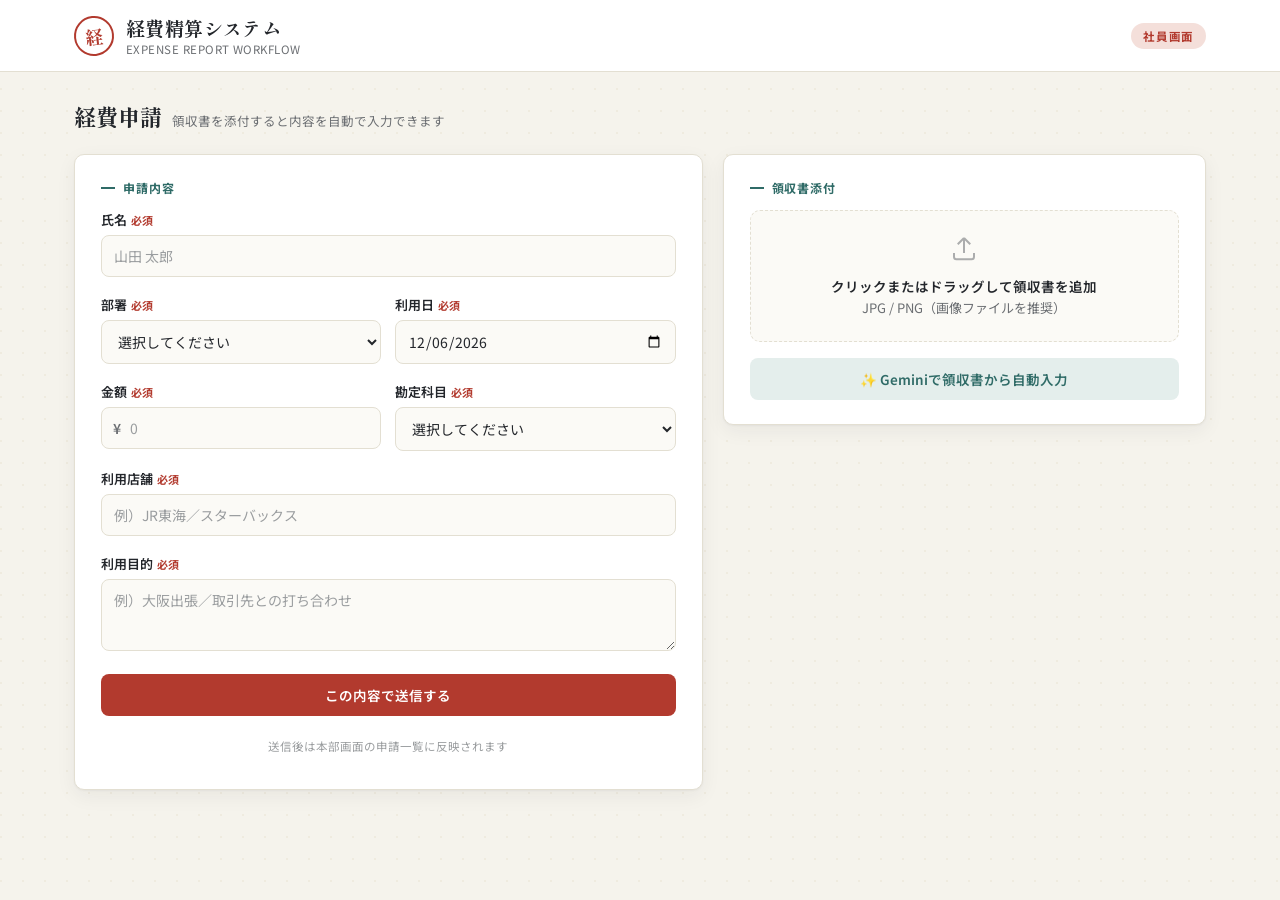
==== employee.html @ 77ad3f79 "Add files via upload" ====
<!DOCTYPE html>
<html lang="ja">

<head>
  <meta charset="UTF-8">
  <meta name="viewport" content="width=device-width, initial-scale=1.0">
  <title>経費申請 | 経費精算システム</title>
  <link rel="preconnect" href="https://fonts.googleapis.com">
  <link
    href="https://fonts.googleapis.com/css2?family=Shippori+Mincho:wght@500;700&family=Noto+Sans+JP:wght@400;500;600;700&display=swap"
    rel="stylesheet">
  <link rel="stylesheet" href="style.css">
</head>

<body>

  <header class="app-header">
    <div class="header-inner">
      <a href="index.html" class="brand">
        <div class="brand-stamp">経</div>
        <div class="brand-text">
          <h1>経費精算システム</h1>
          <p>EXPENSE REPORT WORKFLOW</p>
        </div>
      </a>
      <span class="page-badge">社員画面</span>
    </div>
  </header>

  <main>
    <div class="page-title">
      <h2>経費申請</h2>
      <span>領収書を添付すると内容を自動で入力できます</span>
    </div>

    <div class="employee-grid">
      <!-- left: form -->
      <div class="card card-pad">
        <p class="section-label">申請内容</p>

        <div class="field" id="f-name">
          <label>氏名<span class="req">必須</span></label>
          <input type="text" id="inputName" placeholder="山田 太郎">
          <div class="error-msg">氏名を入力してください。</div>
        </div>

        <div class="row-2">
          <div class="field" id="f-department">
            <label>部署<span class="req">必須</span></label>
            <select id="inputDepartment">
              <option value="">選択してください</option>
              <option>営業部</option>
              <option>総務部</option>
              <option>人事部</option>
              <option>開発部</option>
              <option>マーケティング部</option>
              <option>その他</option>
            </select>
            <div class="error-msg">部署を選択してください。</div>
          </div>
          <div class="field" id="f-date">
            <label>利用日<span class="req">必須</span></label>
            <input type="date" id="inputDate">
            <div class="error-msg">利用日を選択してください。</div>
          </div>
        </div>

        <div class="row-2">
          <div class="field" id="f-amount">
            <label>金額<span class="req">必須</span></label>
            <div class="amount-wrap">
              <span>¥</span>
              <input type="number" id="inputAmount" placeholder="0" min="1" step="1">
            </div>
            <div class="error-msg">正しい金額（1円以上）を入力してください。</div>
          </div>
          <div class="field" id="f-account">
            <label>勘定科目<span class="req">必須</span></label>
            <select id="inputAccount">
              <option value="">選択してください</option>
              <option>交通費</option>
              <option>会議費</option>
              <option>交際費</option>
              <option>消耗品費</option>
              <option>通信費</option>
              <option>宿泊費</option>
              <option>新聞図書費</option>
              <option>会議飲食費</option>
              <option>その他</option>
            </select>
            <div class="error-msg">勘定科目を選択してください。</div>
          </div>
        </div>

        <div class="field" id="f-store">
          <label>利用店舗<span class="req">必須</span></label>
          <input type="text" id="inputStore" placeholder="例）JR東海／スターバックス">
          <div class="error-msg">利用店舗を入力してください。</div>
        </div>

        <div class="field" id="f-purpose">
          <label>利用目的<span class="req">必須</span></label>
          <textarea id="inputPurpose" placeholder="例）大阪出張／取引先との打ち合わせ"></textarea>
          <div class="error-msg">利用目的を入力してください。</div>
        </div>

        <div class="submit-bar">
          <button class="btn btn-primary btn-block" onclick="submitApplication()">この内容で送信する</button>
          <p class="submit-note">送信後は本部画面の申請一覧に反映されます</p>
        </div>
      </div>

      <!-- right: receipt + gemini -->
      <div class="card card-pad">
        <p class="section-label">領収書添付</p>

        <div class="dropzone" id="dropzone" onclick="document.getElementById('receiptInput').click()">
          <svg width="30" height="30" viewBox="0 0 24 24" fill="none" stroke="#6B6E72" stroke-width="1.6">
            <path d="M12 16V4M12 4L7 9M12 4l5 5" />
            <path d="M4 16v3a2 2 0 0 0 2 2h12a2 2 0 0 0 2-2v-3" />
          </svg>
          <p class="main">クリックまたはドラッグして領収書を追加</p>
          <p>JPG / PNG（画像ファイルを推奨）</p>
        </div>
        <input type="file" id="receiptInput" accept="image/*,.pdf">

        <div class="receipt-preview" id="receiptPreview">
          <img id="receiptImg" alt="領収書プレビュー">
          <div class="file-row">
            <span id="receiptFileName"></span>
            <button onclick="clearReceipt()">削除</button>
          </div>
        </div>

        <div class="gemini-block">
          <button class="btn btn-ghost btn-block" id="geminiBtn" onclick="extractReceiptInfo()">
            ✨ Geminiで領収書から自動入力
          </button>
          <div class="gemini-status" id="geminiStatus"></div>
        </div>
      </div>
    </div>
  </main>

  <div class="toast" id="toast"></div>

  <script src="common.js"></script>
  <script>
    // ------------------------------------------------------------
    // Receipt upload
    // ------------------------------------------------------------
    let currentReceipt = null; // { dataUrl, name, mimeType, base64 }

    const dropzone = document.getElementById('dropzone');
    const receiptInput = document.getElementById('receiptInput');

    receiptInput.addEventListener('change', (e) => {
      if (e.target.files && e.target.files[0]) handleReceiptFile(e.target.files[0]);
    });
    ['dragover', 'dragenter'].forEach(ev => {
      dropzone.addEventListener(ev, (e) => { e.preventDefault(); dropzone.classList.add('drag'); });
    });
    ['dragleave', 'drop'].forEach(ev => {
      dropzone.addEventListener(ev, (e) => { e.preventDefault(); dropzone.classList.remove('drag'); });
    });
    dropzone.addEventListener('drop', (e) => {
      if (e.dataTransfer.files && e.dataTransfer.files[0]) handleReceiptFile(e.dataTransfer.files[0]);
    });

    function handleReceiptFile(file) {
      const reader = new FileReader();
      reader.onload = function (e) {
        const dataUrl = e.target.result;
        const base64 = dataUrl.split(',')[1];
        currentReceipt = { dataUrl, name: file.name, mimeType: file.type || 'image/jpeg', base64 };
        const isImage = (file.type || '').startsWith('image/');
        document.getElementById('receiptPreview').classList.add('show');
        document.getElementById('receiptFileName').textContent = file.name;
        const img = document.getElementById('receiptImg');
        if (isImage) {
          img.src = dataUrl;
          img.style.display = 'block';
        } else {
          img.style.display = 'none';
        }
      };
      reader.readAsDataURL(file);
    }

    function clearReceipt() {
      currentReceipt = null;
      receiptInput.value = '';
      document.getElementById('receiptPreview').classList.remove('show');
      document.getElementById('receiptImg').src = '';
    }

    // ------------------------------------------------------------
    // Gemini API — receipt auto-fill
    // ------------------------------------------------------------
    // ------------------------------------------------------------
    // Gemini API — receipt auto-fill (GAS中継版)
    // ------------------------------------------------------------
    async function extractReceiptInfo() {
      const btn = document.getElementById('geminiBtn');

      if (!currentReceipt) {
        setGeminiStatus('先に領収書の画像を添付してください。', 'err');
        return;
      }
      if (!currentReceipt.mimeType.startsWith('image/')) {
        setGeminiStatus('自動入力は画像ファイル（JPG/PNG）のみに対応しています。', 'err');
        return;
      }

      btn.disabled = true;
      setGeminiStatus('領収書を解析しています…', 'loading');

      try {
        // common.jsに定義されたfetchFromGas関数を使用
        const parsed = await fetchFromGas({
          action: "extract",
          mimeType: currentReceipt.mimeType,
          base64: currentReceipt.base64
        });

        if (parsed.date) { document.getElementById('inputDate').value = parsed.date; }
        if (parsed.amount) { document.getElementById('inputAmount').value = parsed.amount; }
        if (parsed.store) { document.getElementById('inputStore').value = parsed.store; }
        if (parsed.purpose) { document.getElementById('inputPurpose').value = parsed.purpose; }
        if (parsed.account) {
          const sel = document.getElementById('inputAccount');
          for (const opt of sel.options) { if (opt.value === parsed.account) { sel.value = parsed.account; break; } }
        }
        setGeminiStatus('領収書の内容を自動入力しました。内容をご確認ください。', 'ok');
      } catch (err) {
        setGeminiStatus('自動入力に失敗しました：' + err.message, 'err');
      } finally {
        btn.disabled = false;
      }
    }

    function setGeminiStatus(msg, type) {
      const el = document.getElementById('geminiStatus');
      el.textContent = msg;
      el.className = 'gemini-status show ' + type;
    }

    // ------------------------------------------------------------
    // Validation + submit
    // ------------------------------------------------------------
    function setFieldError(id, hasError) {
      document.getElementById(id).classList.toggle('error', hasError);
    }

    function validateForm() {
      let valid = true;
      const name = document.getElementById('inputName').value.trim();
      const department = document.getElementById('inputDepartment').value;
      const date = document.getElementById('inputDate').value;
      const amount = document.getElementById('inputAmount').value;
      const account = document.getElementById('inputAccount').value;
      const store = document.getElementById('inputStore').value.trim();
      const purpose = document.getElementById('inputPurpose').value.trim();

      setFieldError('f-name', !name); if (!name) valid = false;
      setFieldError('f-department', !department); if (!department) valid = false;
      setFieldError('f-date', !date); if (!date) valid = false;
      const amountNum = Number(amount);
      const amountBad = !amount || isNaN(amountNum) || amountNum <= 0;
      setFieldError('f-amount', amountBad); if (amountBad) valid = false;
      setFieldError('f-account', !account); if (!account) valid = false;
      setFieldError('f-store', !store); if (!store) valid = false;
      setFieldError('f-purpose', !purpose); if (!purpose) valid = false;

      return valid;
    }

    async function submitApplication() {
      if (!validateForm()) {
        showToast('未入力・不正な項目があります。赤色の項目をご確認ください。', true);
        return;
      }

      const submitBtn = document.getElementById('submitBtn') || document.querySelector('button[onclick="submitApplication()"]');
      if (submitBtn) {
        submitBtn.disabled = true;
        submitBtn.textContent = '送信中…';
      }

      const app = {
        name: document.getElementById('inputName').value.trim(),
        department: document.getElementById('inputDepartment').value,
        date: document.getElementById('inputDate').value,
        amount: Number(document.getElementById('inputAmount').value),
        store: document.getElementById('inputStore').value.trim(),
        purpose: document.getElementById('inputPurpose').value.trim(),
        account: document.getElementById('inputAccount').value,
        receipt: currentReceipt ? currentReceipt.dataUrl : null,
        receiptIsImage: currentReceipt ? currentReceipt.mimeType.startsWith('image/') : false
      };

      try {
        await fetchFromGas({
          action: "add",
          appData: app
        });

        // reset form
        document.getElementById('inputName').value = '';
        document.getElementById('inputDepartment').value = '';
        document.getElementById('inputDate').value = '';
        document.getElementById('inputAmount').value = '';
        document.getElementById('inputAccount').value = '';
        document.getElementById('inputStore').value = '';
        document.getElementById('inputPurpose').value = '';
        clearReceipt();
        setGeminiStatus('', '');
        document.getElementById('geminiStatus').classList.remove('show');
        ['f-name', 'f-department', 'f-date', 'f-amount', 'f-account', 'f-store', 'f-purpose'].forEach(id => setFieldError(id, false));

        showToast('経費申請を送信しました。');
      } catch (e) {
        console.error("申請送信エラー", e);
        showToast('申請の保存に失敗しました：' + e.message, true);
      } finally {
        if (submitBtn) {
          submitBtn.disabled = false;
          submitBtn.textContent = 'この内容で送信する';
        }
        document.getElementById('inputDate').valueAsDate = new Date();
      }
    }

    // init default date to today for convenience
    document.getElementById('inputDate').valueAsDate = new Date();
  </script>

</body>

</html>
---- style.css ----
:root{
  --bg: #F5F3EC;
  --bg-grid: #EFEBDF;
  --surface: #FFFFFF;
  --surface-alt: #FBFAF6;
  --ink: #23262B;
  --ink-soft: #6B6E72;
  --ink-faint: #9A9D9F;
  --border: #E3DFD2;
  --border-soft: #ECE8DB;
  --accent: #B23A2E;
  --accent-dark: #8F2C22;
  --accent-soft: #F4DFDA;
  --teal: #2F6B67;
  --teal-soft: #E4EEEC;
  --success: #2E7D4F;
  --success-bg: #E4F3E9;
  --warning: #A9790A;
  --warning-bg: #FBF0D6;
  --danger: #AE3327;
  --danger-bg: #F8E1DD;
  --radius: 10px;
  --shadow: 0 1px 2px rgba(35,38,43,0.04), 0 6px 20px rgba(35,38,43,0.06);
}
*{ box-sizing:border-box; }
html,body{ margin:0; padding:0; }
body{
  font-family: 'Noto Sans JP', -apple-system, BlinkMacSystemFont, 'Hiragino Kaku Gothic ProN', sans-serif;
  background:
    radial-gradient(circle at 1px 1px, var(--bg-grid) 1px, transparent 0) 0 0/22px 22px,
    var(--bg);
  color: var(--ink);
  min-height:100vh;
  -webkit-font-smoothing:antialiased;
}
a{ color:inherit; text-decoration:none; }

/* ---------- Header ---------- */
header.app-header{
  background: var(--surface);
  border-bottom: 1px solid var(--border);
  position: sticky; top:0; z-index:50;
}
.header-inner{
  max-width: 1180px;
  margin:0 auto;
  padding: 14px 24px;
  display:flex;
  align-items:center;
  gap:16px;
  flex-wrap:wrap;
}
.brand{
  display:flex;
  align-items:center;
  gap:12px;
  margin-right:auto;
}
.brand-stamp{
  width:40px;height:40px;
  border-radius:50%;
  border:2px solid var(--accent);
  color:var(--accent);
  display:flex;align-items:center;justify-content:center;
  font-family:'Shippori Mincho', serif;
  font-weight:700;
  font-size:18px;
  transform:rotate(-6deg);
  flex-shrink:0;
  background: #fff;
}
.brand-text h1{
  font-family:'Shippori Mincho', serif;
  font-size:19px;
  font-weight:700;
  margin:0;
  letter-spacing:.02em;
}
.brand-text p{
  margin:0;
  font-size:11.5px;
  color:var(--ink-soft);
  letter-spacing:.04em;
}
.page-badge{
  font-size:11.5px;
  font-weight:700;
  letter-spacing:.06em;
  color: var(--accent);
  background: var(--accent-soft);
  padding:5px 12px;
  border-radius:999px;
  white-space:nowrap;
}
.nav-link{
  font-size:13px;
  font-weight:600;
  color: var(--teal);
  padding:8px 4px;
  white-space:nowrap;
  display:inline-flex;
  align-items:center;
  gap:5px;
}
.nav-link:hover{ text-decoration:underline; }

/* ---------- Layout ---------- */
main{
  max-width: 1180px;
  margin: 0 auto;
  padding: 28px 24px 80px;
}

.page-title{
  display:flex;
  align-items:baseline;
  gap:10px;
  margin-bottom:22px;
}
.page-title h2{
  font-family:'Shippori Mincho', serif;
  font-size:22px;
  margin:0;
}
.page-title span{
  font-size:12.5px;
  color:var(--ink-soft);
}

.card{
  background: var(--surface);
  border:1px solid var(--border);
  border-radius: var(--radius);
  box-shadow: var(--shadow);
}

/* ---------- Employee screen ---------- */
.employee-grid{
  display:grid;
  grid-template-columns: 1.3fr 1fr;
  gap:20px;
  align-items:start;
}
@media (max-width: 860px){
  .employee-grid{ grid-template-columns: 1fr; }
}
.card-pad{ padding: 24px 26px; }
.section-label{
  font-size:12px;
  font-weight:700;
  color: var(--teal);
  letter-spacing:.08em;
  text-transform:uppercase;
  margin: 0 0 14px;
  display:flex;
  align-items:center;
  gap:8px;
}
.section-label::before{
  content:"";
  width:14px;height:2px;
  background: var(--teal);
  display:inline-block;
}

.field{ margin-bottom:18px; }
.field label{
  display:block;
  font-size:13px;
  font-weight:600;
  margin-bottom:6px;
  color: var(--ink);
}
.field label .req{
  color: var(--accent);
  font-weight:700;
  margin-left:4px;
  font-size:11px;
}
.field input[type="text"],
.field input[type="date"],
.field input[type="number"],
.field select,
.field textarea{
  width:100%;
  padding: 10px 12px;
  font-size:14px;
  font-family:inherit;
  border:1px solid var(--border);
  border-radius:8px;
  background: var(--surface-alt);
  color: var(--ink);
  transition: border-color .15s ease, box-shadow .15s ease;
}
.amount-wrap{ position:relative; }
.amount-wrap span{
  position:absolute;
  left:12px; top:50%; transform:translateY(-50%);
  color:var(--ink-soft);
  font-weight:600;
  font-size:14px;
}
.amount-wrap input{ padding-left:28px !important; }

.field textarea{ resize:vertical; min-height:72px; }
.field input:focus,
.field select:focus,
.field textarea:focus{
  outline:none;
  border-color: var(--teal);
  box-shadow: 0 0 0 3px var(--teal-soft);
}
.field.error input,
.field.error select,
.field.error textarea{
  border-color: var(--danger);
  background: #FEF7F6;
}
.error-msg{
  display:none;
  font-size:12px;
  color: var(--danger);
  margin-top:5px;
}
.field.error .error-msg{ display:block; }

.row-2{
  display:grid;
  grid-template-columns: 1fr 1fr;
  gap:14px;
}
@media (max-width:520px){ .row-2{ grid-template-columns:1fr; } }

/* receipt upload */
.dropzone{
  border: 1.5px dashed var(--border);
  border-radius:10px;
  background: var(--surface-alt);
  padding: 22px 16px;
  text-align:center;
  cursor:pointer;
  transition: border-color .15s ease, background .15s ease;
}
.dropzone:hover, .dropzone.drag{
  border-color: var(--teal);
  background: var(--teal-soft);
}
.dropzone svg{ opacity:.55; margin-bottom:6px; }
.dropzone p{ margin:2px 0; font-size:13px; color: var(--ink-soft); }
.dropzone p.main{ font-weight:600; color: var(--ink); font-size:13.5px; }
#receiptInput{ display:none; }

.receipt-preview{
  margin-top:14px;
  display:none;
}
.receipt-preview.show{ display:block; }
.receipt-preview img{
  width:100%;
  max-height:220px;
  object-fit:contain;
  border-radius:8px;
  border:1px solid var(--border);
  background:#fff;
}
.receipt-preview .file-row{
  display:flex;
  align-items:center;
  justify-content:space-between;
  margin-top:8px;
  font-size:12.5px;
  color: var(--ink-soft);
}
.file-row button{
  background:none; border:none; color:var(--accent);
  font-size:12.5px; font-weight:600; cursor:pointer; padding:0;
}

.btn{
  display:inline-flex;
  align-items:center;
  justify-content:center;
  gap:8px;
  border:none;
  border-radius: 8px;
  font-family:inherit;
  font-weight:600;
  font-size:13.5px;
  cursor:pointer;
  padding: 11px 18px;
  transition: filter .12s ease, transform .05s ease;
}
.btn:active{ transform: translateY(1px); }
.btn-primary{ background: var(--accent); color:#fff; }
.btn-primary:hover{ filter:brightness(1.06); }
.btn-primary:disabled{ background:#D9C9C6; cursor:not-allowed; }
.btn-ghost{ background: var(--teal-soft); color: var(--teal); }
.btn-ghost:hover{ filter:brightness(0.98); }
.btn-ghost:disabled{ background:#EFEFEF; color:#B3B3B3; cursor:not-allowed; }
.btn-outline{
  background:transparent; border:1px solid var(--border); color: var(--ink-soft);
}
.btn-outline:hover{ border-color: var(--ink-soft); color: var(--ink); }
.btn-block{ width:100%; }
.btn-sm{ padding: 6px 12px; font-size:12.5px; border-radius:6px; }

.gemini-block{ margin-top:16px; }
.gemini-status{
  margin-top:10px;
  font-size:12.5px;
  border-radius:8px;
  padding:9px 12px;
  display:none;
}
.gemini-status.show{ display:block; }
.gemini-status.ok{ background: var(--success-bg); color: var(--success); }
.gemini-status.err{ background: var(--danger-bg); color: var(--danger); }
.gemini-status.loading{ background: var(--teal-soft); color: var(--teal); }

details.settings{
  margin-top:18px;
  border-top:1px solid var(--border-soft);
  padding-top:14px;
}
details.settings summary{
  cursor:pointer;
  font-size:12.5px;
  font-weight:600;
  color: var(--ink-soft);
  list-style:none;
}
details.settings summary::-webkit-details-marker{ display:none; }
details.settings summary::before{ content:"⚙ "; }
details.settings .settings-body{
  margin-top:10px;
}
details.settings input{
  width:100%;
  padding:8px 10px;
  font-size:12.5px;
  border:1px solid var(--border);
  border-radius:6px;
  background: var(--surface-alt);
  font-family: inherit;
}
details.settings .hint{
  font-size:11px;
  color: var(--ink-faint);
  margin-top:6px;
  line-height:1.5;
}

.submit-bar{
  margin-top:6px;
  display:flex;
  flex-direction:column;
  gap:10px;
}
.submit-note{ font-size:11.5px; color:var(--ink-faint); text-align:center; }

.toast{
  position:fixed;
  bottom:24px; left:50%;
  transform: translateX(-50%) translateY(20px);
  background: var(--ink);
  color:#fff;
  padding:12px 20px;
  border-radius:8px;
  font-size:13.5px;
  box-shadow: var(--shadow);
  opacity:0;
  pointer-events:none;
  transition: opacity .2s ease, transform .2s ease;
  z-index:100;
  max-width: 88vw;
}
.toast.show{
  opacity:1;
  transform: translateX(-50%) translateY(0);
}
.toast.err{ background: var(--accent-dark); }

/* ---------- HQ screen ---------- */
.hq-summary{
  display:grid;
  grid-template-columns: repeat(4, 1fr);
  gap:14px;
  margin-bottom:20px;
}
@media (max-width:760px){ .hq-summary{ grid-template-columns: repeat(2,1fr); } }
.stat{
  background: var(--surface);
  border:1px solid var(--border);
  border-radius: var(--radius);
  padding:16px 18px;
  box-shadow: var(--shadow);
}
.stat .stat-label{ font-size:11.5px; color: var(--ink-soft); font-weight:600; letter-spacing:.03em;}
.stat .stat-value{ font-family:'Shippori Mincho', serif; font-size:24px; margin-top:4px; }
.stat.accent .stat-value{ color: var(--accent); }
.stat.teal .stat-value{ color: var(--teal); }

.toolbar{
  display:flex;
  flex-wrap:wrap;
  gap:10px;
  align-items:center;
  margin-bottom:16px;
  padding: 14px 16px;
  background: var(--surface);
  border:1px solid var(--border);
  border-radius: var(--radius);
  box-shadow: var(--shadow);
}
.toolbar input[type="text"],
.toolbar select,
.toolbar input[type="date"]{
  padding:8px 12px;
  font-size:13px;
  font-family:inherit;
  border:1px solid var(--border);
  border-radius:7px;
  background: var(--surface-alt);
}
.toolbar .search-input{ flex:1 1 220px; min-width:180px; }
.toolbar .date-range{ display:flex; align-items:center; gap:6px; font-size:12.5px; color:var(--ink-soft); }
.toolbar .date-range input{ width:140px; }
.toolbar-count{
  margin-left:auto;
  font-size:12.5px;
  color: var(--ink-soft);
  white-space:nowrap;
}

.table-wrap{
  background: var(--surface);
  border:1px solid var(--border);
  border-radius: var(--radius);
  box-shadow: var(--shadow);
  overflow:hidden;
}
table{ width:100%; border-collapse:collapse; font-size:13.5px; }
thead th{
  text-align:left;
  font-size:11.5px;
  font-weight:700;
  letter-spacing:.04em;
  color: var(--ink-soft);
  text-transform:uppercase;
  padding:12px 16px;
  background: var(--surface-alt);
  border-bottom:1px solid var(--border);
  white-space:nowrap;
}
tbody td{
  padding: 13px 16px;
  border-bottom:1px solid var(--border-soft);
  vertical-align:middle;
}
tbody tr:last-child td{ border-bottom:none; }
tbody tr:hover{ background: #FBF9F4; }
td.amount{ font-weight:700; font-variant-numeric: tabular-nums; }
td.purpose{ max-width:220px; color: var(--ink-soft); }
td.purpose span{
  display:block;
  overflow:hidden; text-overflow:ellipsis; white-space:nowrap;
}
.receipt-link{
  font-size:12px; color:var(--teal); font-weight:600; cursor:pointer; text-decoration:underline;
}
.receipt-none{ font-size:12px; color: var(--ink-faint); }

.stamp-badge{
  display:inline-flex;
  align-items:center;
  gap:6px;
  padding: 4px 11px 4px 8px;
  border-radius: 999px;
  font-size:12px;
  font-weight:700;
  font-family:'Shippori Mincho', serif;
  letter-spacing:.03em;
  border: 1.5px solid transparent;
}
.stamp-badge::before{
  content:"";
  width:7px; height:7px;
  border-radius:50%;
  display:inline-block;
}
.stamp-pending{ background: var(--warning-bg); color: var(--warning); border-color:#EBD48C; }
.stamp-pending::before{ background: var(--warning); }
.stamp-approved{ background: var(--success-bg); color: var(--success); border-color:#A9D6BB; }
.stamp-approved::before{ background: var(--success); }
.stamp-rejected{ background: var(--danger-bg); color: var(--danger); border-color:#E4B3AC; }
.stamp-rejected::before{ background: var(--danger); }

.status-select{
  padding:6px 8px;
  font-size:12px;
  font-family:inherit;
  border:1px solid var(--border);
  border-radius:6px;
  background: var(--surface-alt);
  margin-left:6px;
}

.row-actions{ display:flex; gap:8px; align-items:center; }
.icon-btn{
  background: transparent;
  border:1px solid var(--border);
  color: var(--ink-soft);
  width:30px; height:30px;
  border-radius:7px;
  cursor:pointer;
  display:inline-flex; align-items:center; justify-content:center;
}
.icon-btn:hover{ border-color: var(--danger); color: var(--danger); background: var(--danger-bg); }

.empty-row td{
  text-align:center;
  padding: 46px 16px;
  color: var(--ink-faint);
  font-size:13.5px;
}

/* Receipt modal */
.modal-overlay{
  position:fixed; inset:0;
  background: rgba(30,28,22,0.5);
  display:none;
  align-items:center; justify-content:center;
  z-index:200;
  padding:20px;
}
.modal-overlay.show{ display:flex; }
.modal-box{
  background:#fff;
  border-radius:12px;
  max-width:480px; width:100%;
  padding:20px;
  box-shadow: 0 20px 60px rgba(0,0,0,0.25);
}
.modal-box img{ width:100%; border-radius:8px; border:1px solid var(--border); }
.modal-box .modal-head{
  display:flex; justify-content:space-between; align-items:center; margin-bottom:12px;
}
.modal-box .modal-head h3{ font-family:'Shippori Mincho', serif; font-size:16px; margin:0; }
.modal-box .modal-close{
  background:none; border:none; font-size:20px; cursor:pointer; color: var(--ink-soft); line-height:1;
}

::placeholder{ color: var(--ink-faint); }

/* ---------- Hub (index) ---------- */
.hub-wrap{
  max-width: 720px;
  margin: 60px auto;
  padding: 0 24px;
}
.hub-intro{
  text-align:center;
  margin-bottom:34px;
}
.hub-intro .brand-stamp{
  margin: 0 auto 16px;
  transform:rotate(-6deg);
}
.hub-intro h2{
  font-family:'Shippori Mincho', serif;
  font-size:24px;
  margin:0 0 8px;
}
.hub-intro p{
  font-size:13px;
  color: var(--ink-soft);
  margin:0;
}
.hub-grid{
  display:grid;
  grid-template-columns: 1fr 1fr;
  gap:20px;
}
@media (max-width:620px){ .hub-grid{ grid-template-columns:1fr; } }
.hub-card{
  background: var(--surface);
  border:1px solid var(--border);
  border-radius: var(--radius);
  box-shadow: var(--shadow);
  padding: 28px 24px;
  display:block;
  transition: transform .15s ease, box-shadow .15s ease, border-color .15s ease;
}
.hub-card:hover{
  transform: translateY(-3px);
  border-color: var(--teal);
  box-shadow: 0 4px 6px rgba(35,38,43,0.05), 0 14px 28px rgba(35,38,43,0.10);
}
.hub-card .hub-icon{
  width:42px; height:42px;
  border-radius:50%;
  display:flex; align-items:center; justify-content:center;
  font-family:'Shippori Mincho', serif;
  font-weight:700;
  font-size:16px;
  margin-bottom:16px;
}
.hub-card.role-employee .hub-icon{ background: var(--teal-soft); color: var(--teal); }
.hub-card.role-admin .hub-icon{ background: var(--accent-soft); color: var(--accent); }
.hub-card h3{
  font-family:'Shippori Mincho', serif;
  font-size:17px;
  margin:0 0 6px;
  color: var(--ink);
}
.hub-card p{
  font-size:12.5px;
  color: var(--ink-soft);
  margin:0 0 16px;
  line-height:1.6;
}
.hub-card .hub-cta{
  font-size:13px;
  font-weight:700;
}
.hub-card.role-employee .hub-cta{ color: var(--teal); }
.hub-card.role-admin .hub-cta{ color: var(--accent); }
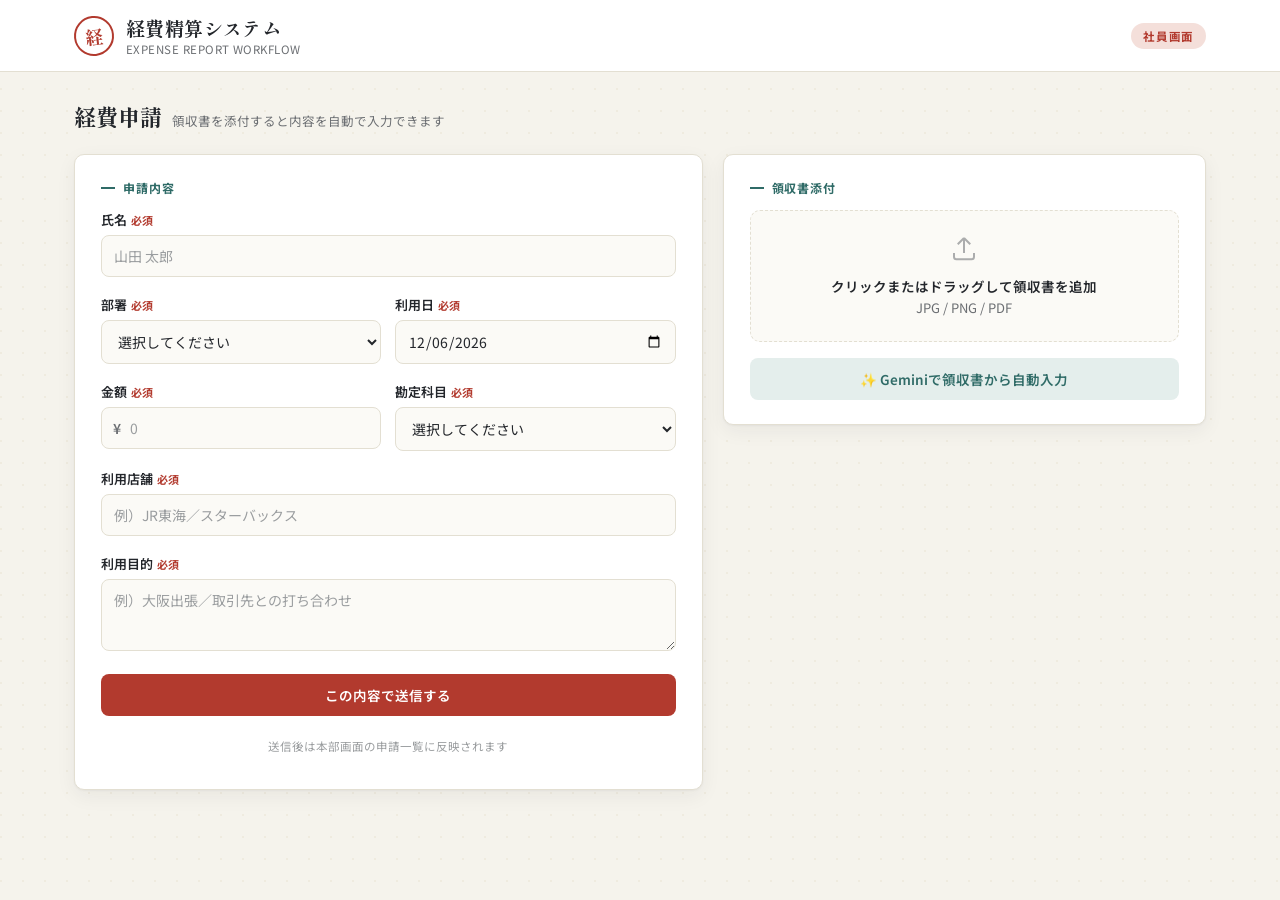
==== commit ef8fff93: "Add files via upload" ====
--- a/employee.html
+++ b/employee.html
@@ -120,12 +120,14 @@
             <path d="M4 16v3a2 2 0 0 0 2 2h12a2 2 0 0 0 2-2v-3" />
           </svg>
           <p class="main">クリックまたはドラッグして領収書を追加</p>
-          <p>JPG / PNG（画像ファイルを推奨）</p>
+          <p>JPG / PNG / PDF</p>
         </div>
         <input type="file" id="receiptInput" accept="image/*,.pdf">
 
         <div class="receipt-preview" id="receiptPreview">
           <img id="receiptImg" alt="領収書プレビュー">
+          <iframe id="receiptPdf"
+            style="display:none; width:100%; height:220px; border:1px solid var(--border); border-radius:8px;"></iframe>
           <div class="file-row">
             <span id="receiptFileName"></span>
             <button onclick="clearReceipt()">削除</button>
@@ -172,16 +174,22 @@
       reader.onload = function (e) {
         const dataUrl = e.target.result;
         const base64 = dataUrl.split(',')[1];
-        currentReceipt = { dataUrl, name: file.name, mimeType: file.type || 'image/jpeg', base64 };
+        currentReceipt = { dataUrl, name: file.name, mimeType: file.type || 'application/pdf', base64 };
         const isImage = (file.type || '').startsWith('image/');
         document.getElementById('receiptPreview').classList.add('show');
         document.getElementById('receiptFileName').textContent = file.name;
         const img = document.getElementById('receiptImg');
+        const pdf = document.getElementById('receiptPdf');
         if (isImage) {
           img.src = dataUrl;
           img.style.display = 'block';
+          if (pdf) pdf.style.display = 'none';
         } else {
           img.style.display = 'none';
+          if (pdf) {
+            pdf.src = dataUrl;
+            pdf.style.display = 'block';
+          }
         }
       };
       reader.readAsDataURL(file);
@@ -192,6 +200,8 @@
       receiptInput.value = '';
       document.getElementById('receiptPreview').classList.remove('show');
       document.getElementById('receiptImg').src = '';
+      const pdf = document.getElementById('receiptPdf');
+      if (pdf) pdf.src = '';
     }
 
     // ------------------------------------------------------------
@@ -207,8 +217,8 @@
         setGeminiStatus('先に領収書の画像を添付してください。', 'err');
         return;
       }
-      if (!currentReceipt.mimeType.startsWith('image/')) {
-        setGeminiStatus('自動入力は画像ファイル（JPG/PNG）のみに対応しています。', 'err');
+      if (!currentReceipt.mimeType.startsWith('image/') && currentReceipt.mimeType !== 'application/pdf') {
+        setGeminiStatus('自動入力は画像ファイル（JPG/PNG）またはPDFに対応しています。', 'err');
         return;
       }
 
@@ -296,6 +306,7 @@
         purpose: document.getElementById('inputPurpose').value.trim(),
         account: document.getElementById('inputAccount').value,
         receipt: currentReceipt ? currentReceipt.dataUrl : null,
+        receiptName: currentReceipt ? currentReceipt.name : null,
         receiptIsImage: currentReceipt ? currentReceipt.mimeType.startsWith('image/') : false
       };
 
--- a/style.css
+++ b/style.css
@@ -541,6 +541,9 @@
   padding:20px;
   box-shadow: 0 20px 60px rgba(0,0,0,0.25);
 }
+.modal-box.modal-lg{
+  max-width:800px;
+}
 .modal-box img{ width:100%; border-radius:8px; border:1px solid var(--border); }
 .modal-box .modal-head{
   display:flex; justify-content:space-between; align-items:center; margin-bottom:12px;
